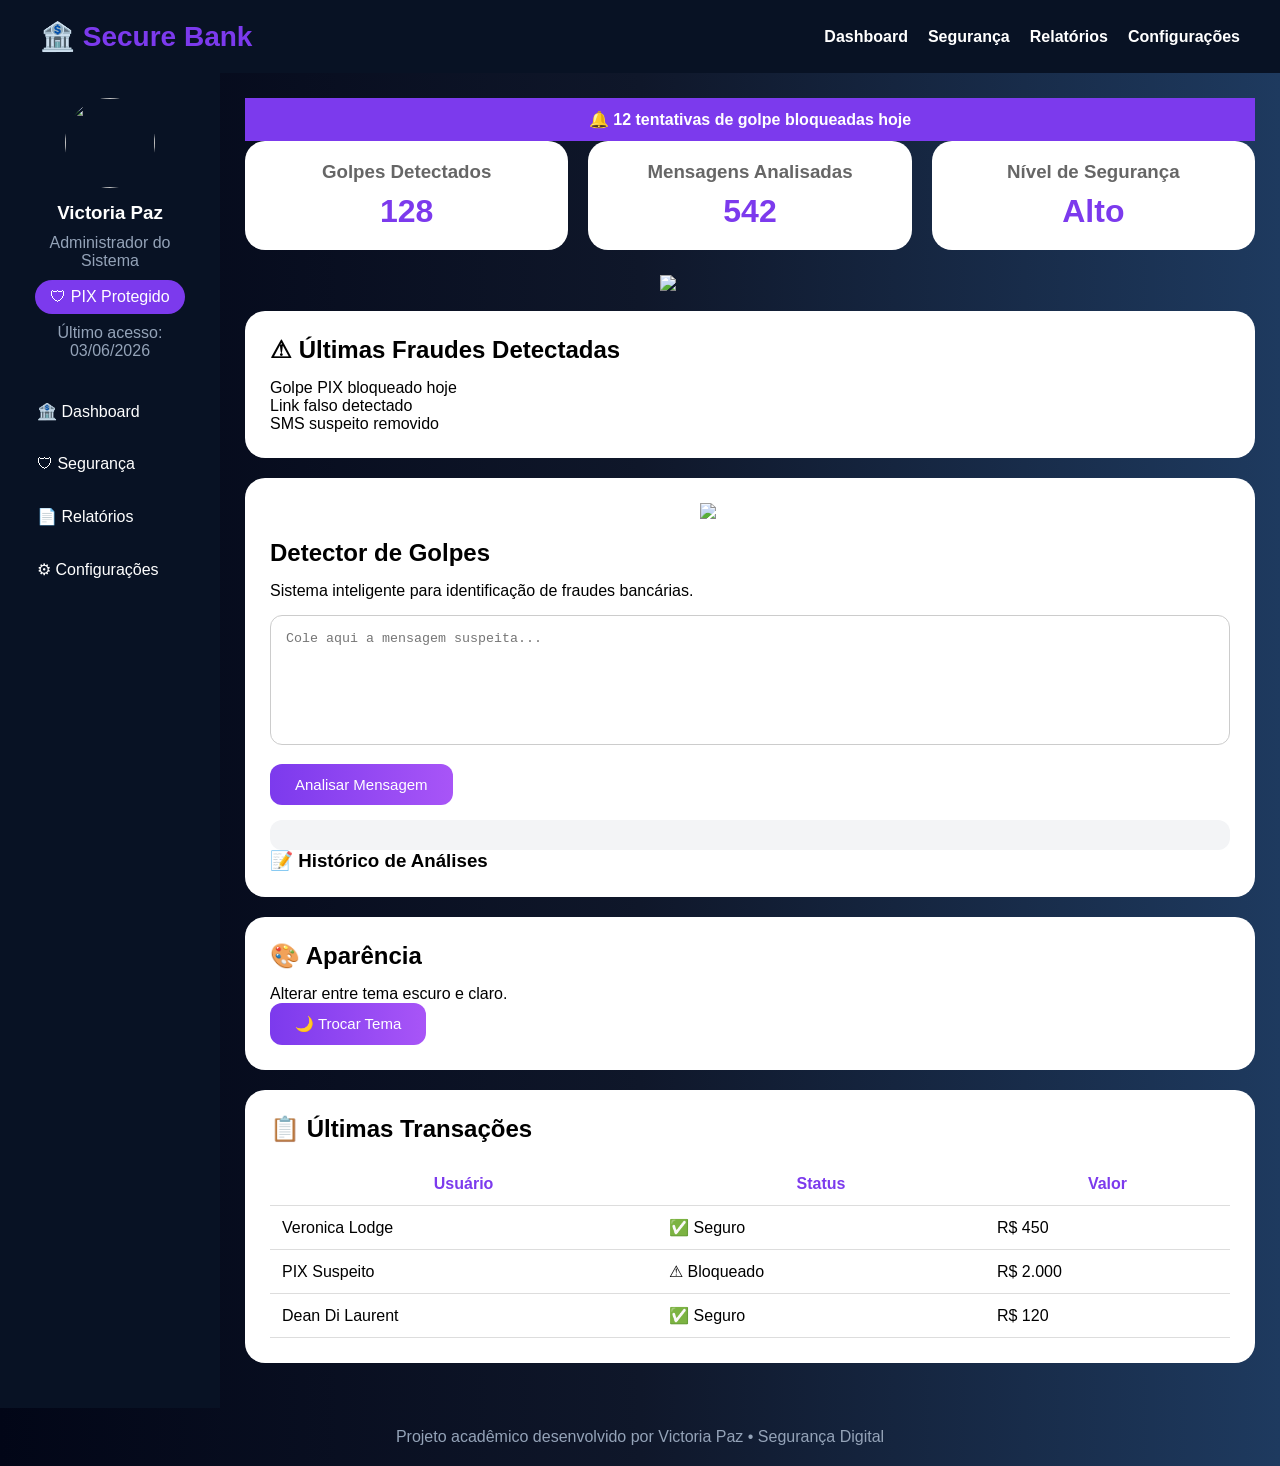
==== index.html @ 4c99ee01 "Add files via upload" ====
<!DOCTYPE html>
<html lang="pt-br">

<head>

    <meta charset="UTF-8">
    <meta name="viewport" content="width=device-width, initial-scale=1.0">

    <title>Secure Bank</title>

    <link rel="stylesheet" href="style.css">

</head>

<body>

    <nav>

        <div class="logo">
            🏦 Secure Bank
        </div>

        <div class="menu">

            <a href="index.html">Dashboard</a>
            <a href="Seguranca.html">Segurança</a>
            <a href="Relatorios.html">Relatórios</a>
            <a href="Configuracao.html">Configurações</a>

        </div>

    </nav>

    <main>

        <aside class="sidebar">

            <div class="perfil">

                <img src="https://cdn-icons-png.flaticon.com/512/3135/3135715.png">

               <h3>Victoria Paz</h3>
<p>Administrador do Sistema</p>

<span>
🛡 PIX Protegido
</span>

<p>
Último acesso:
03/06/2026
</p>
            </div>

            <ul>

                <li>
                    <a href="index.html">🏦 Dashboard</a>
                </li>

                <li>
                    <a href="Seguranca.html">🛡 Segurança</a>
                </li>

                <li>
                    <a href="Relatorios.html">📄 Relatórios</a>
                </li>

                <li>
                    <a href="Configuracao.html">⚙ Configurações</a>
                </li>

            </ul>

        </aside>

        <section class="content">

            <div class="notificacao">

                🔔 12 tentativas de golpe bloqueadas hoje

            </div>

            <div class="top-cards">

                <div class="info-card">

                    <h3>Golpes Detectados</h3>

                    <p>128</p>

                </div>

                <div class="info-card">

                    <h3>Mensagens Analisadas</h3>

                    <p>542</p>

                </div>

                <div class="info-card">

                    <h3>Nível de Segurança</h3>

                    <p>Alto</p>

                </div>

            </div>

            <img
            src="https://cdn-icons-png.flaticon.com/512/3135/3135715.png"
            class="banner-home">

            <div class="card">

                <h2>⚠ Últimas Fraudes Detectadas</h2>

                <p>Golpe PIX bloqueado hoje</p>

                <p>Link falso detectado</p>

                <p>SMS suspeito removido</p>

            </div>

            <div class="card">

                <img
                src="https://cdn-icons-png.flaticon.com/512/2092/2092663.png"
                width="100">

                <h1>Detector de Golpes</h1>

                <p>

                    Sistema inteligente para
                    identificação de fraudes bancárias.

                </p>

                <textarea
                id="mensagem"
                placeholder="Cole aqui a mensagem suspeita..."></textarea>

                <button onclick="analisarMensagem()">

                    Analisar Mensagem

                </button>

                <div id="resultado"></div>
                <h3>📝 Histórico de Análises</h3>

<ul id="historico"></ul>

            </div>
            <div class="card">

    <h2>🎨 Aparência</h2>

    <p>Alterar entre tema escuro e claro.</p>

    <button onclick="trocarTema()">
        🌙 Trocar Tema
    </button>

</div>

            <div class="card">

                <h2>📋 Últimas Transações</h2>

                <table>

                    <tr>

                        <th>Usuário</th>
                        <th>Status</th>
                        <th>Valor</th>

                    </tr>

                    <tr>

                        <td>Veronica Lodge</td>
                        <td>✅ Seguro</td>
                        <td>R$ 450</td>

                    </tr>

                    <tr>

                        <td>PIX Suspeito</td>
                        <td>⚠ Bloqueado</td>
                        <td>R$ 2.000</td>

                    </tr>

                    <tr>

                        <td>Dean Di Laurent</td>
                        <td>✅ Seguro</td>
                        <td>R$ 120</td>

                    </tr>

                </table>

            </div>

        </section>

    </main>

    <footer>

        Projeto acadêmico desenvolvido por
        Victoria Paz • Segurança Digital

    </footer>

    <script src="script.js"></script>

</body>

</html>
---- style.css ----
*{
    margin: 0;
    padding: 0;
    box-sizing: border-box;
}

body{
    font-family: Arial, sans-serif;
    background: linear-gradient(to right, #020617, #0f172a, #1e3a5f);
    color: white;
}

/* NAVBAR */

nav{
    display: flex;
    justify-content: space-between;
    align-items: center;
    padding: 20px 40px;
    background: #081224;
}

.logo{
    font-size: 28px;
    font-weight: bold;
    color: #7c3aed;
}

.menu{
    display: flex;
    gap: 20px;
}

.menu a{
    color: white;
    text-decoration: none;
    font-weight: bold;
}

.menu a:hover{
    color: #a855f7;
}

/* LAYOUT */

main{
    display: flex;
}

/* SIDEBAR */

.sidebar{
    width: 220px;
    min-height: 100vh;
    background: #081224;
    padding: 25px;
}

.sidebar ul{
    list-style: none;
    margin-top: 20px;
}

.sidebar li{
    padding: 12px;
    margin-bottom: 10px;
    border-radius: 10px;
    cursor: pointer;
    transition: 0.3s;
}

.sidebar li:hover{
    background: #1e293b;
    color: #a855f7;
}

/* PERFIL */

.perfil{
    text-align: center;
    margin-bottom: 30px;
}

.perfil img{
    width: 90px;
    height: 90px;
    border-radius: 50%;
    object-fit: cover;
}

.perfil h3{
    margin-top: 10px;
}

.perfil p{
    color: #94a3b8;
}

.perfil span{
    display: inline-block;
    margin-top: 10px;
    padding: 8px 15px;
    border-radius: 20px;
    background: #7c3aed;
}

/* CONTEÚDO */

.content{
    flex: 1;
    padding: 25px;
}

/* CARDS SUPERIORES */

.top-cards{
    display: flex;
    gap: 20px;
    flex-wrap: wrap;
    margin-bottom: 25px;
}

.info-card{
    flex: 1;
    min-width: 220px;
    background: white;
    color: black;
    padding: 20px;
    border-radius: 20px;
    text-align: center;
}

.info-card h3{
    color: #666;
    margin-bottom: 10px;
}

.info-card p{
    font-size: 32px;
    color: #7c3aed;
    font-weight: bold;
}

/* CARD PRINCIPAL */

.card{
    background: white;
    color: black;
    padding: 30px;
    border-radius: 20px;
    margin-bottom: 20px;
}

.card h1,
.card h2{
    margin-bottom: 15px;
}

.card img{
    width: 100px;
    display: block;
    margin: 0 auto 20px;
}

/* BANNER */

.banner-home{
    width: 180px;
    display: block;
    margin: 20px auto;
}

/* TEXTO */

.subtitulo{
    color: #666;
    margin-bottom: 20px;
}

/* TEXTAREA */

textarea{
    width: 100%;
    height: 130px;
    padding: 15px;
    border-radius: 12px;
    border: 1px solid #ccc;
    margin-top: 15px;
    margin-bottom: 15px;
    resize: none;
}

/* BOTÕES */

button{
    background: linear-gradient(90deg,#7c3aed,#a855f7);
    color: white;
    border: none;
    padding: 12px 25px;
    border-radius: 12px;
    cursor: pointer;
    font-size: 15px;
}

button:hover{
    opacity: 0.9;
}

/* RESULTADO */

#resultado{
    margin-top: 15px;
    padding: 15px;
    border-radius: 12px;
    background: #f3f4f6;
}

/* TABELAS */

table{
    width: 100%;
    border-collapse: collapse;
    margin-top: 20px;
    background: white;
}

th, td{
    padding: 12px;
    border-bottom: 1px solid #ddd;
}

th{
    color: #7c3aed;
}

/* PESQUISA */

.pesquisa{
    width: 100%;
    padding: 12px;
    border-radius: 12px;
    border: 1px solid #ddd;
    margin-bottom: 20px;
}

/* ALERTAS */

.notificacao{
    background: #7c3aed;
    padding: 12px;
    text-align: center;
    font-weight: bold;
}

.alerta-home{
    background: #facc15;
    color: black;
    padding: 12px;
    border-radius: 12px;
    margin-bottom: 20px;
    text-align: center;
}

/* RODAPÉ */

footer{
    text-align: center;
    color: #94a3b8;
    padding: 20px;
}
.sidebar a{
    color: white;
    text-decoration: none;
    display: block;
    width: 100%;
}

.sidebar li{
    list-style: none;
}
.sidebar a{
    color: white;
    text-decoration: none;
    display: block;
}

.sidebar li{
    list-style: none;
}

.perfil{
    text-align: center;
    margin-bottom: 30px;
}

.perfil p{
    margin-top: 10px;
}

.content{
    flex: 1;
    padding: 25px;
}

.card{
    background: white;
    color: black;
    padding: 25px;
    border-radius: 20px;
    margin-bottom: 20px;
}
.modo-claro{
    background: #f8fafc;
    color: black;
}
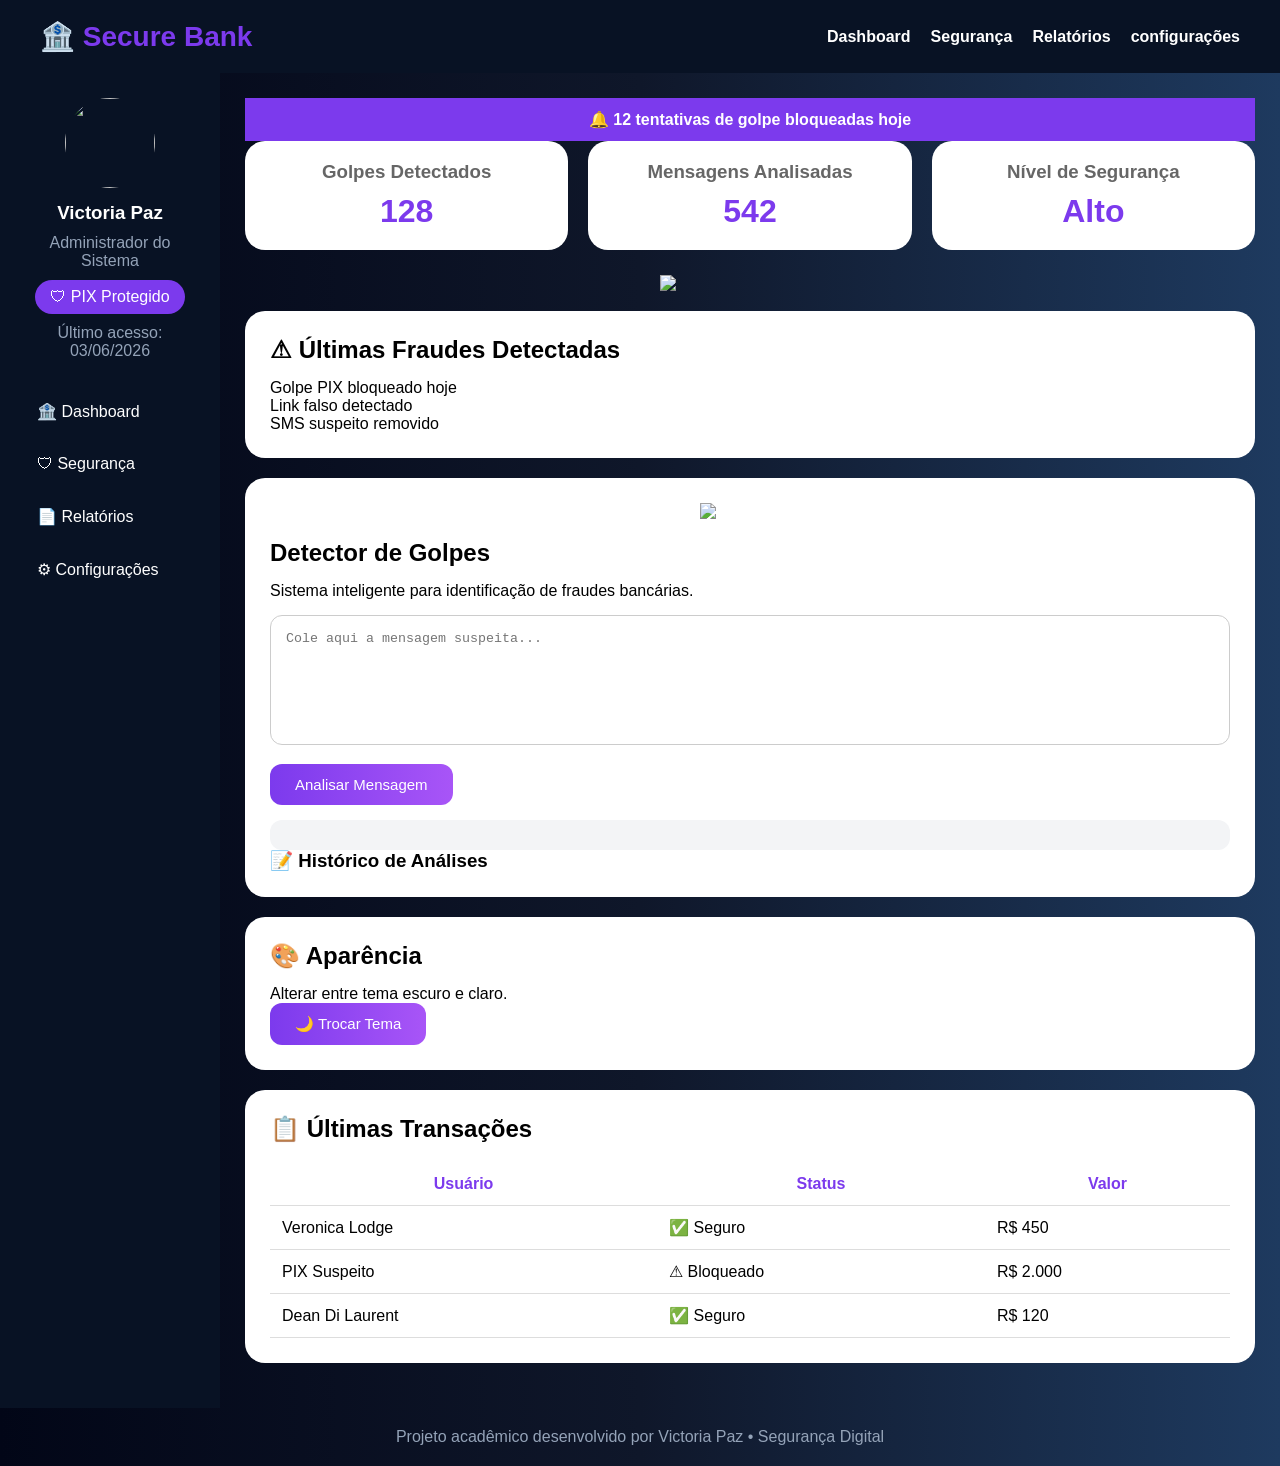
==== commit 5525b4b5: "Fix case of 'Configurações' link in index.html" ====
--- a/index.html
+++ b/index.html
@@ -25,7 +25,7 @@
             <a href="index.html">Dashboard</a>
             <a href="Seguranca.html">Segurança</a>
             <a href="Relatorios.html">Relatórios</a>
-            <a href="Configuracao.html">Configurações</a>
+            <a href="configuracao.html">configurações</a>
 
         </div>
 
@@ -226,4 +226,4 @@
 
 </body>
 
-</html>+</html>
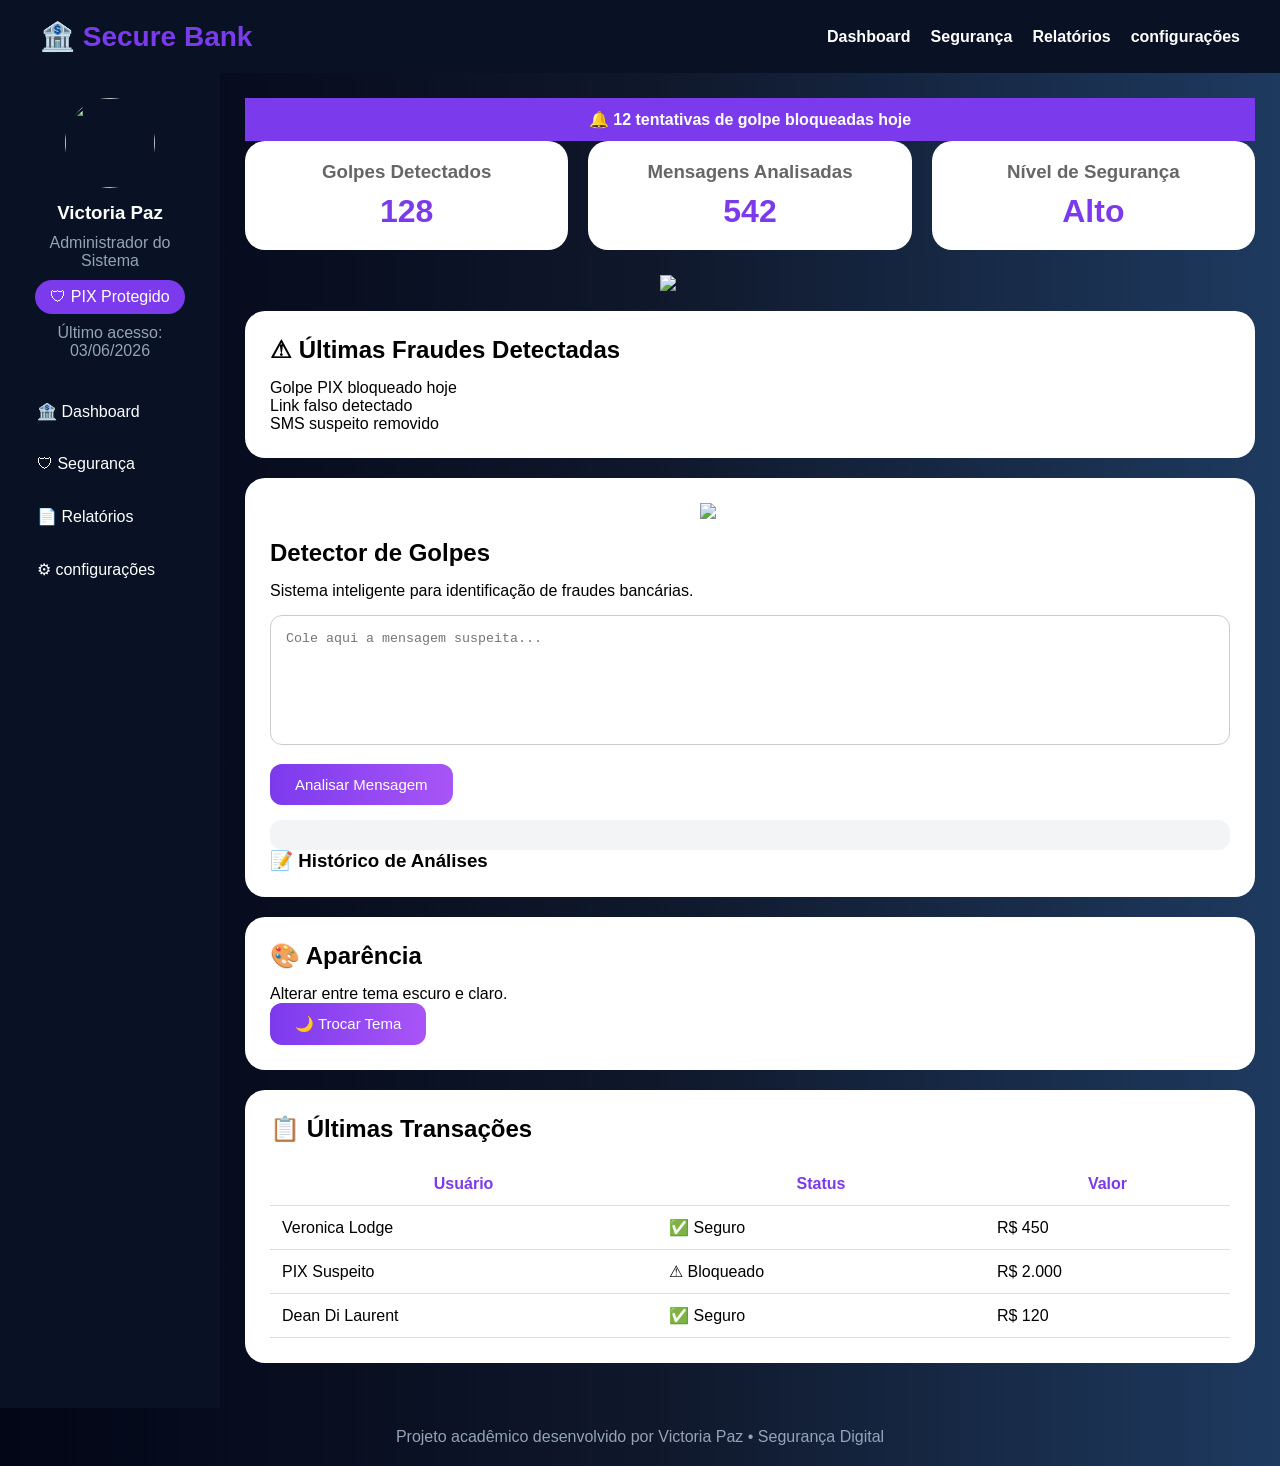
==== commit 079d230f: "Update index.html" ====
--- a/index.html
+++ b/index.html
@@ -67,7 +67,7 @@
                 </li>
 
                 <li>
-                    <a href="Configuracao.html">⚙ Configurações</a>
+                    <a href="Configuracao.html">⚙ configurações</a>
                 </li>
 
             </ul>
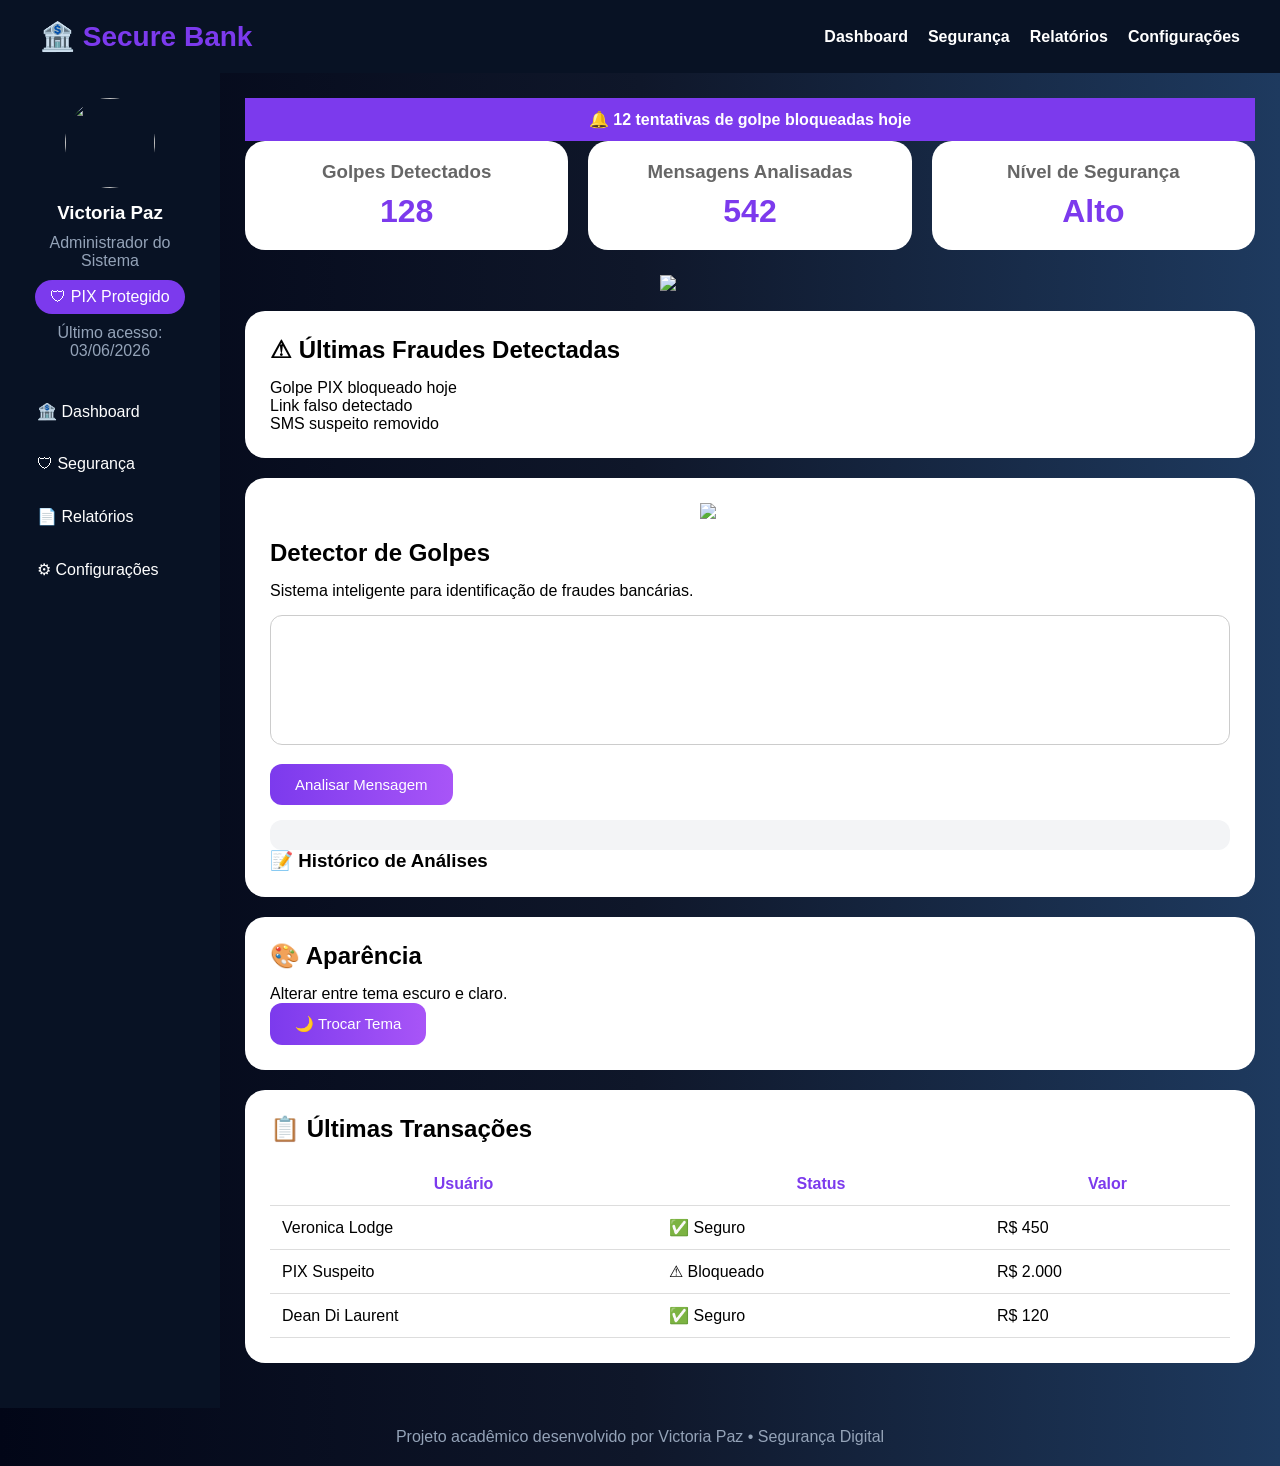
==== commit 88218099: "Refactor HTML structure and improve formatting" ====
--- a/index.html
+++ b/index.html
@@ -2,213 +2,126 @@
 <html lang="pt-br">
 
 <head>
-
     <meta charset="UTF-8">
     <meta name="viewport" content="width=device-width, initial-scale=1.0">
-
     <title>Secure Bank</title>
-
     <link rel="stylesheet" href="style.css">
-
 </head>
 
 <body>
 
     <nav>
-
-        <div class="logo">
-            🏦 Secure Bank
-        </div>
-
+        <div class="logo">🏦 Secure Bank</div>
         <div class="menu">
-
             <a href="index.html">Dashboard</a>
             <a href="Seguranca.html">Segurança</a>
             <a href="Relatorios.html">Relatórios</a>
-            <a href="configuracao.html">configurações</a>
-
+            <a href="Configuracao.html">Configurações</a>
         </div>
-
     </nav>
 
     <main>
 
         <aside class="sidebar">
-
             <div class="perfil">
-
                 <img src="https://cdn-icons-png.flaticon.com/512/3135/3135715.png">
-
-               <h3>Victoria Paz</h3>
-<p>Administrador do Sistema</p>
-
-<span>
-🛡 PIX Protegido
-</span>
-
-<p>
-Último acesso:
-03/06/2026
-</p>
+                <h3>Victoria Paz</h3>
+                <p>Administrador do Sistema</p>
+                <span>🛡 PIX Protegido</span>
+                <p>Último acesso: 03/06/2026</p>
             </div>
 
             <ul>
-
-                <li>
-                    <a href="index.html">🏦 Dashboard</a>
-                </li>
-
-                <li>
-                    <a href="Seguranca.html">🛡 Segurança</a>
-                </li>
-
-                <li>
-                    <a href="Relatorios.html">📄 Relatórios</a>
-                </li>
-
-                <li>
-                    <a href="Configuracao.html">⚙ configurações</a>
-                </li>
-
+                <li><a href="index.html">🏦 Dashboard</a></li>
+                <li><a href="Seguranca.html">🛡 Segurança</a></li>
+                <li><a href="Relatorios.html">📄 Relatórios</a></li>
+                <li><a href="Configuracao.html">⚙ Configurações</a></li>
             </ul>
-
         </aside>
 
         <section class="content">
 
             <div class="notificacao">
-
                 🔔 12 tentativas de golpe bloqueadas hoje
-
             </div>
 
             <div class="top-cards">
-
                 <div class="info-card">
-
                     <h3>Golpes Detectados</h3>
-
                     <p>128</p>
-
                 </div>
-
                 <div class="info-card">
-
                     <h3>Mensagens Analisadas</h3>
-
                     <p>542</p>
-
                 </div>
-
                 <div class="info-card">
-
                     <h3>Nível de Segurança</h3>
-
                     <p>Alto</p>
-
                 </div>
-
             </div>
 
-            <img
-            src="https://cdn-icons-png.flaticon.com/512/3135/3135715.png"
-            class="banner-home">
+            <img src="https://cdn-icons-png.flaticon.com/512/3135/3135715.png" class="banner-home">
 
             <div class="card">
-
                 <h2>⚠ Últimas Fraudes Detectadas</h2>
-
                 <p>Golpe PIX bloqueado hoje</p>
-
                 <p>Link falso detectado</p>
-
                 <p>SMS suspeito removido</p>
-
             </div>
 
             <div class="card">
-
-                <img
-                src="https://cdn-icons-png.flaticon.com/512/2092/2092663.png"
-                width="100">
-
+                <img src="https://cdn-icons-png.flaticon.com/512/2092/2092663.png" width="100">
                 <h1>Detector de Golpes</h1>
-
-                <p>
-
-                    Sistema inteligente para
-                    identificação de fraudes bancárias.
-
-                </p>
+                <p>Sistema inteligente para identificação de fraudes bancárias.</p>
 
                 <textarea
-                id="mensagem"
-                placeholder="Cole aqui a mensagem suspeita..."></textarea>
+                    id="mensagem"
+                    placeholder="Cole aqui a mensagem suspeita...">
+                </textarea>
 
-                <button onclick="analisarMensagem()">
-
+                <button
+                    id="btnAnalisar"
+                    onclick="analisarMensagem()"
+                    disabled>
                     Analisar Mensagem
-
                 </button>
 
                 <div id="resultado"></div>
+
                 <h3>📝 Histórico de Análises</h3>
-
-<ul id="historico"></ul>
-
+                <ul id="historico"></ul>
             </div>
-            <div class="card">
-
-    <h2>🎨 Aparência</h2>
-
-    <p>Alterar entre tema escuro e claro.</p>
-
-    <button onclick="trocarTema()">
-        🌙 Trocar Tema
-    </button>
-
-</div>
 
             <div class="card">
+                <h2>🎨 Aparência</h2>
+                <p>Alterar entre tema escuro e claro.</p>
+                <button onclick="trocarTema()">🌙 Trocar Tema</button>
+            </div>
 
+            <div class="card">
                 <h2>📋 Últimas Transações</h2>
-
                 <table>
-
                     <tr>
-
                         <th>Usuário</th>
                         <th>Status</th>
                         <th>Valor</th>
-
                     </tr>
-
                     <tr>
-
                         <td>Veronica Lodge</td>
                         <td>✅ Seguro</td>
                         <td>R$ 450</td>
-
                     </tr>
-
                     <tr>
-
                         <td>PIX Suspeito</td>
                         <td>⚠ Bloqueado</td>
                         <td>R$ 2.000</td>
-
                     </tr>
-
                     <tr>
-
                         <td>Dean Di Laurent</td>
                         <td>✅ Seguro</td>
                         <td>R$ 120</td>
-
                     </tr>
-
                 </table>
-
             </div>
 
         </section>
@@ -216,10 +129,7 @@
     </main>
 
     <footer>
-
-        Projeto acadêmico desenvolvido por
-        Victoria Paz • Segurança Digital
-
+        Projeto acadêmico desenvolvido por Victoria Paz • Segurança Digital
     </footer>
 
     <script src="script.js"></script>
